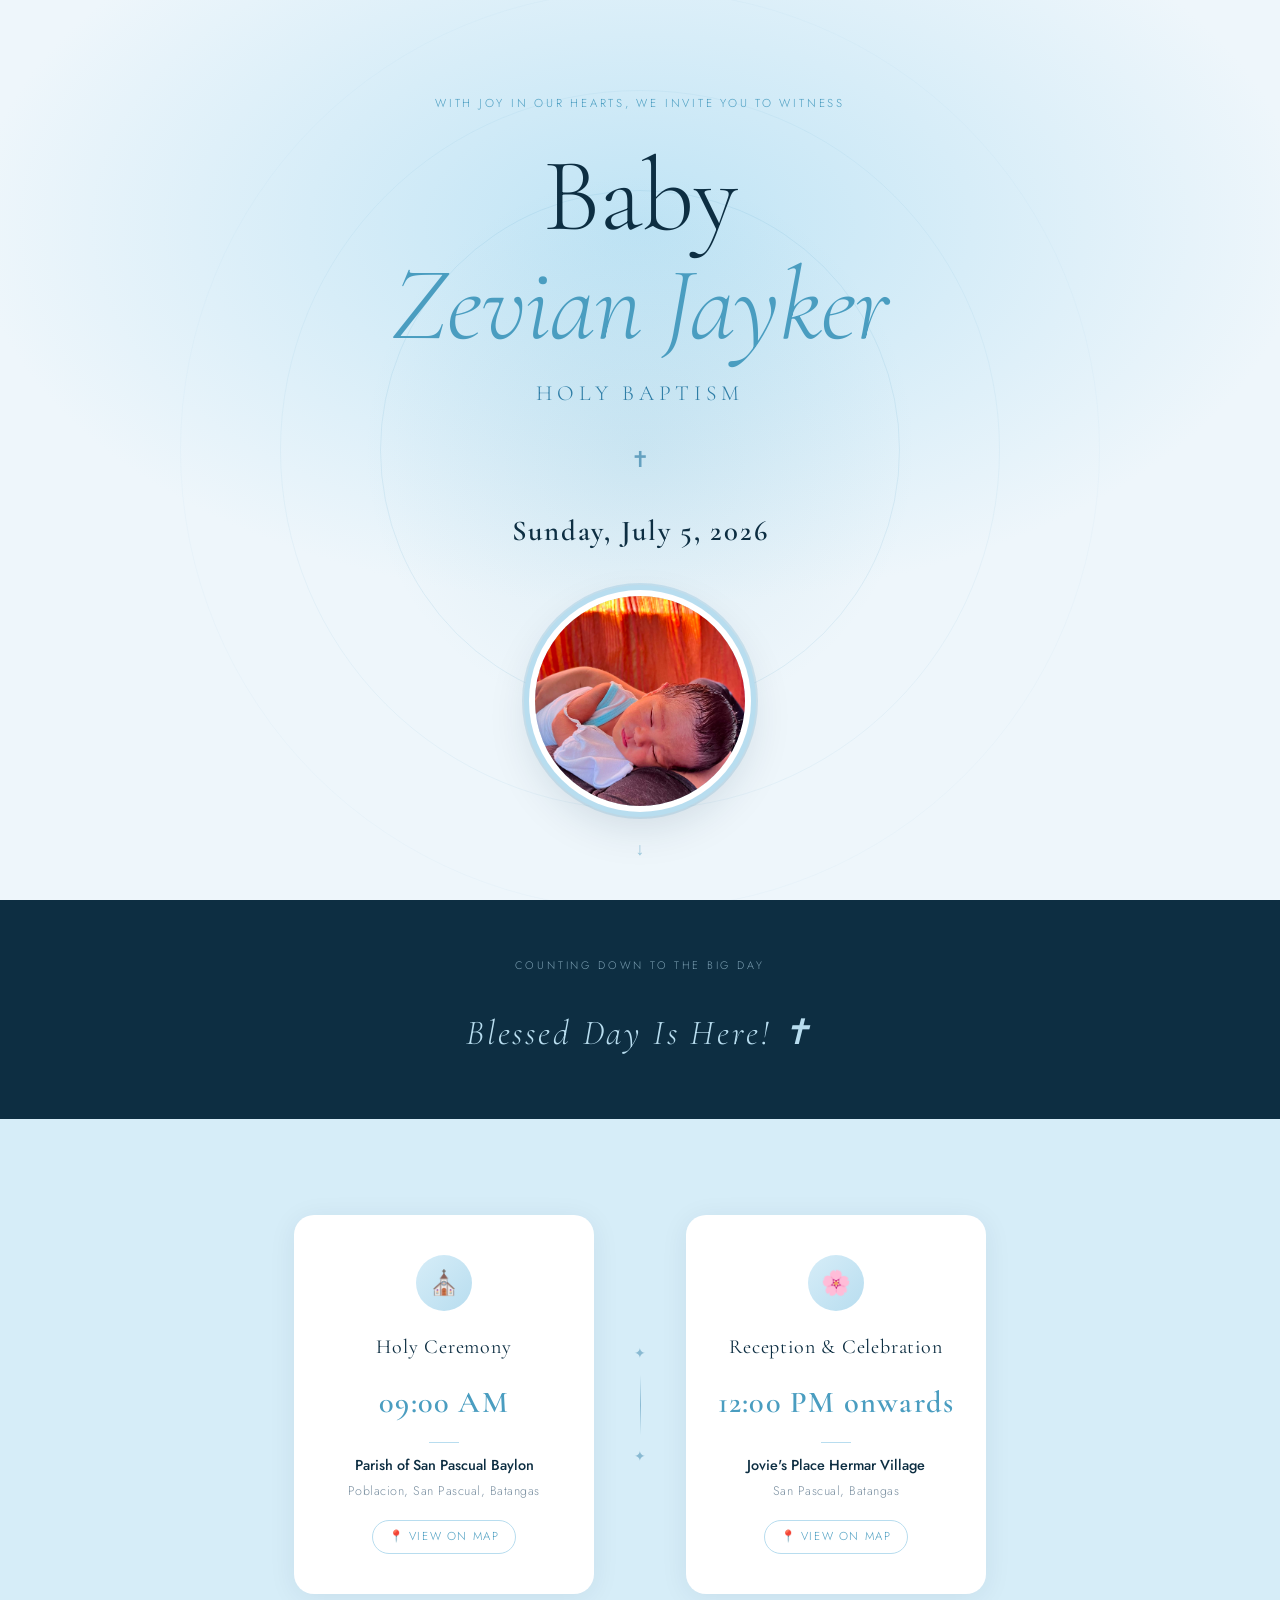
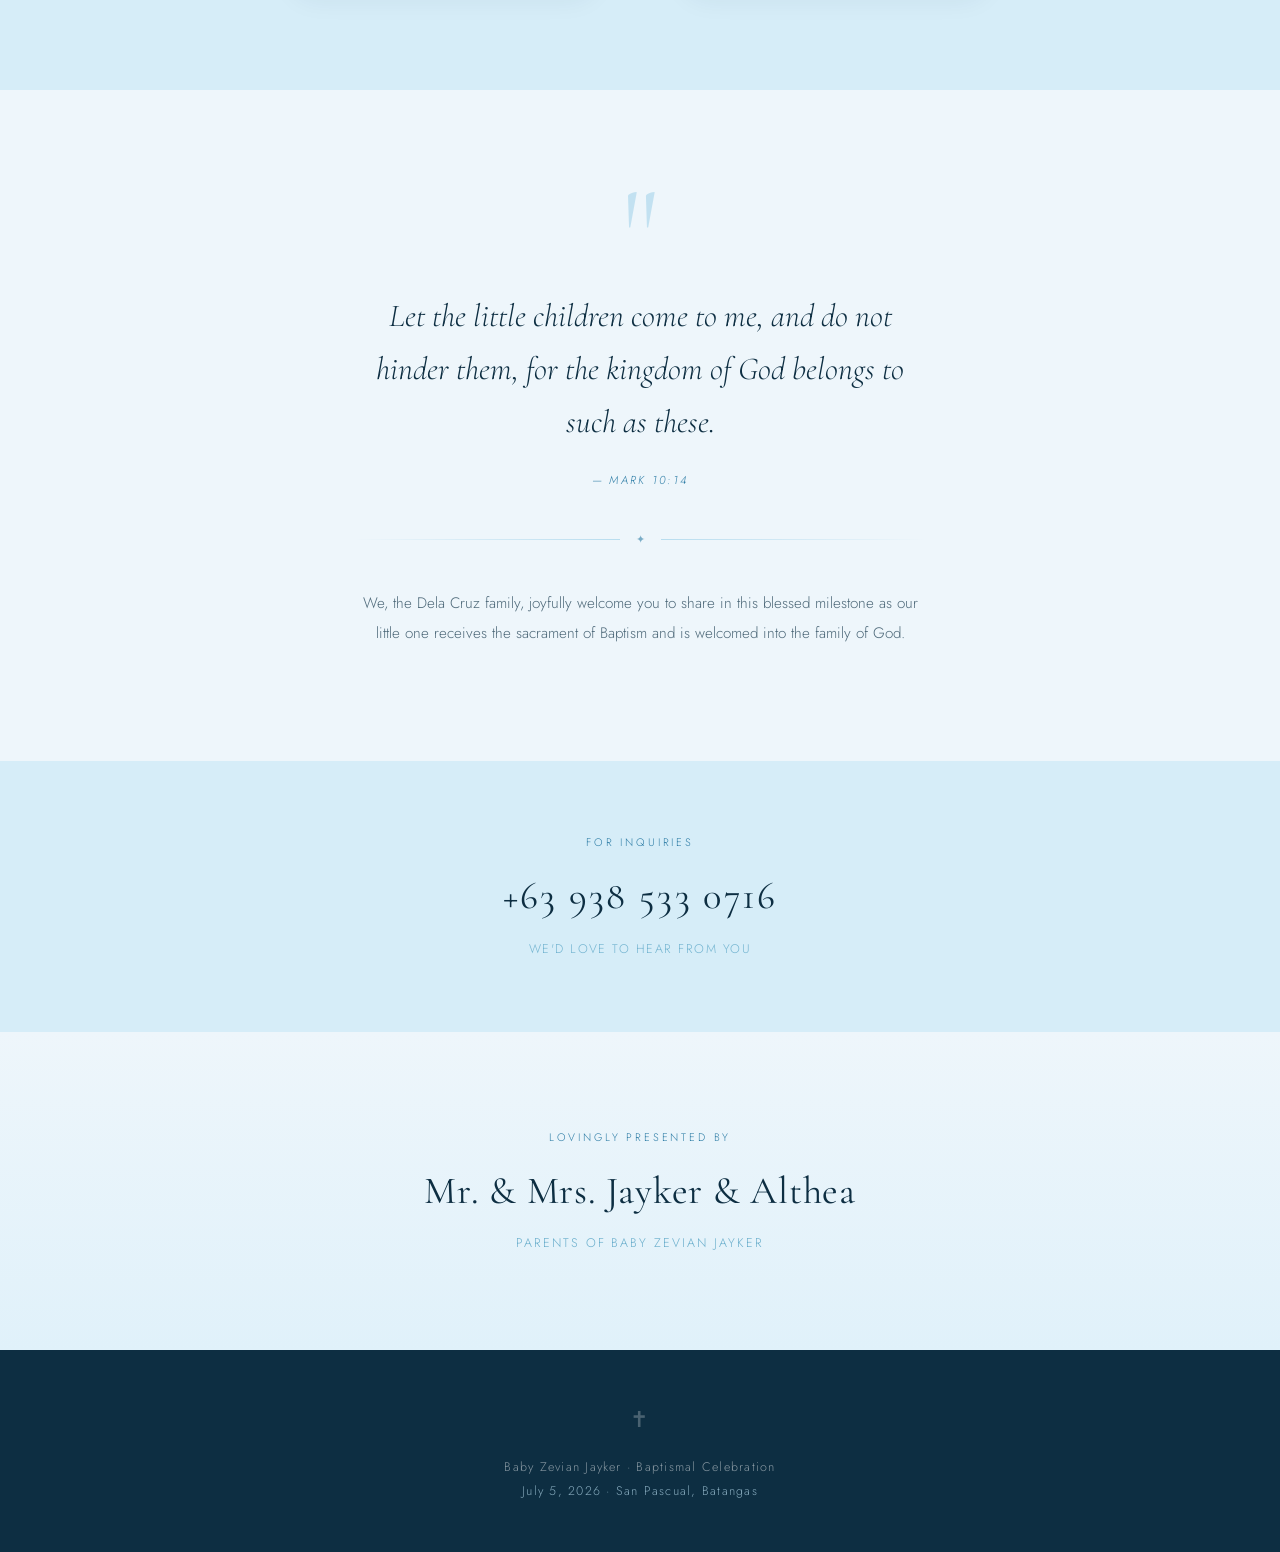
==== baptism/index.html @ 5bc7dd17 "Add files via upload" ====
<!DOCTYPE html>
<html lang="en">
<head>
  <meta charset="UTF-8" />
  <meta name="viewport" content="width=device-width, initial-scale=1.0"/>
  <title>Baby Zevian Jayker · Baptismal Celebration</title>

  <!-- SEO & Social Sharing -->
  <meta name="description" content="Join us as Baby Zevian Jayker receives the sacrament of Holy Baptism on July 5, 2026 at Parish of San Pascual Baylon, Batangas." />
  <meta property="og:title" content="Baby Zevian Jayker · Baptismal Celebration" />
  <meta property="og:description" content="You are lovingly invited to witness the Holy Baptism of Baby Zevian Jayker — July 5, 2026, San Pascual, Batangas." />
  <meta property="og:type" content="website" />

  <link rel="stylesheet" href="css/style.css" />
  <link href="https://fonts.googleapis.com/css2?family=Cormorant+Garamond:ital,wght@0,300;0,400;0,600;1,300;1,400&family=Jost:wght@300;400;500&display=swap" rel="stylesheet"/>
</head>
<body>

  <!-- Floating petals -->
  <div class="petals-container" aria-hidden="true">
    <span class="petal">✿</span>
    <span class="petal">✿</span>
    <span class="petal">✿</span>
    <span class="petal">✿</span>
    <span class="petal">✿</span>
    <span class="petal">✿</span>
    <span class="petal">✦</span>
    <span class="petal">✦</span>
  </div>

  <!-- HERO -->
  <section class="hero">
    <div class="hero-glow"></div>
    <div class="hero-rings" aria-hidden="true">
      <div class="ring ring-1"></div>
      <div class="ring ring-2"></div>
      <div class="ring ring-3"></div>
    </div>
    <div class="hero-content">
      <p class="eyebrow">With joy in our hearts, we invite you to witness</p>
      <h1 class="baby-name">Baby <em>Zevian Jayker</em></h1>
      <p class="subtitle">Holy Baptism</p>
      <div class="cross-divider" aria-hidden="true">✝</div>
      <p class="date-hero">Sunday, July 5, 2026</p>

      <img
        id="baby-photo"
        src="images/baby.jpg"
        alt="Baby Zevian Jayker"
        class="baby-photo"
        loading="lazy"
      />
      <div id="photo-placeholder" class="baby-photo-placeholder" style="display:none;">
        👶
        <span>Add baby.jpg<br>to images/ folder</span>
      </div>
    </div>
    <div class="scroll-hint" aria-hidden="true">↓</div>
  </section>

  <!-- COUNTDOWN -->
  <section class="countdown-section">
    <div class="container narrow center">
      <p class="countdown-label">Counting down to the big day</p>
      <div class="countdown-grid" id="countdown">
        <div class="countdown-block">
          <span class="countdown-num" id="cd-days">--</span>
          <span class="countdown-unit">Days</span>
        </div>
        <div class="countdown-sep" aria-hidden="true">:</div>
        <div class="countdown-block">
          <span class="countdown-num" id="cd-hours">--</span>
          <span class="countdown-unit">Hours</span>
        </div>
        <div class="countdown-sep" aria-hidden="true">:</div>
        <div class="countdown-block">
          <span class="countdown-num" id="cd-mins">--</span>
          <span class="countdown-unit">Minutes</span>
        </div>
        <div class="countdown-sep" aria-hidden="true">:</div>
        <div class="countdown-block">
          <span class="countdown-num" id="cd-secs">--</span>
          <span class="countdown-unit">Seconds</span>
        </div>
      </div>
    </div>
  </section>

  <!-- DETAILS -->
  <section class="details">
    <div class="container">

      <div class="detail-card">
        <div class="detail-icon-wrap"><span class="detail-icon" aria-hidden="true">⛪</span></div>
        <h2>Holy Ceremony</h2>
        <p class="detail-time">09:00 AM</p>
        <div class="detail-rule"></div>
        <p class="detail-place">Parish of San Pascual Baylon</p>
        <p class="detail-addr">Poblacion, San Pascual, Batangas</p>
        <a
          class="map-link"
          href="https://maps.google.com/?q=Parish+of+San+Pascual+Baylon+Batangas"
          target="_blank"
          rel="noopener noreferrer"
          aria-label="Open church location in Google Maps"
        >📍 View on Map</a>
      </div>

      <div class="detail-divider" aria-hidden="true">
        <span>✦</span>
        <div class="divider-line"></div>
        <span>✦</span>
      </div>

      <div class="detail-card">
        <div class="detail-icon-wrap"><span class="detail-icon" aria-hidden="true">🌸</span></div>
        <h2>Reception &amp; Celebration</h2>
        <p class="detail-time">12:00 PM onwards</p>
        <div class="detail-rule"></div>
        <p class="detail-place">Jovie's Place Hermar Village</p>
        <p class="detail-addr">San Pascual, Batangas</p>
        <a
          class="map-link"
          href="https://maps.google.com/?q=Hermar+Village+San+Pascual+Batangas"
          target="_blank"
          rel="noopener noreferrer"
          aria-label="Open venue location in Google Maps"
        >📍 View on Map</a>
      </div>

    </div>
  </section>

  <!-- MESSAGE / SCRIPTURE -->
  <section class="message">
    <div class="container narrow">
      <div class="quote-mark" aria-hidden="true">"</div>
      <blockquote>
        Let the little children come to me, and do not hinder them,
        for the kingdom of God belongs to such as these.
      </blockquote>
      <cite>— Mark 10:14</cite>
      <div class="message-divider">
        <span></span><span class="dot">✦</span><span></span>
      </div>
      <p class="family-note">
        We, the Dela Cruz family, joyfully welcome you to share in this
        blessed milestone as our little one receives the sacrament of
        Baptism and is welcomed into the family of God.
      </p>
    </div>
  </section>

  <!-- CONTACT -->
  <section class="contact">
    <div class="container narrow center">
      <p class="contact-label">For inquiries</p>
      <a href="tel:+639385330716" class="contact-number">+63 938 533 0716</a>
      <p class="contact-note">We'd love to hear from you</p>
    </div>
  </section>

  <!-- PARENTS -->
  <section class="parents">
    <div class="container narrow center">
      <p class="parents-label">Lovingly presented by</p>
      <p class="parents-names">Mr. &amp; Mrs. Jayker &amp; Althea</p>
      <p class="parents-sub">Parents of Baby Zevian Jayker</p>
    </div>
  </section>

  <!-- FOOTER -->
  <footer class="footer">
    <div class="footer-cross" aria-hidden="true">✝</div>
    <p>Baby Zevian Jayker · Baptismal Celebration</p>
    <p class="footer-date">July 5, 2026 · San Pascual, Batangas</p>
  </footer>

  <script src="js/main.js"></script>
</body>
</html>
---- baptism/css/style.css ----
/* ============================
   TOKENS
   ============================ */
:root {
  --cream:      #EEF6FB;
  --blush:      #B8DDEF;
  --sky:        #4A9DC0;
  --gold:       #2E7DA6;
  --deep:       #0D2E42;
  --mist:       #D6EDF8;
  --white:      #FFFFFF;

  --font-display: 'Cormorant Garamond', Georgia, serif;
  --font-body:    'Jost', sans-serif;

  --ease-out: cubic-bezier(0.22, 1, 0.36, 1);
}

*, *::before, *::after { box-sizing: border-box; margin: 0; padding: 0; }
html { scroll-behavior: smooth; }

body {
  background: var(--cream);
  color: var(--deep);
  font-family: var(--font-body);
  font-weight: 300;
  line-height: 1.7;
  overflow-x: hidden;
}

/* ============================
   FLOATING PETALS
   ============================ */
.petals-container {
  position: fixed;
  top: 0; left: 0;
  width: 100%; height: 100%;
  pointer-events: none;
  z-index: 0;
  overflow: hidden;
}

.petal {
  position: absolute;
  top: -40px;
  color: var(--blush);
  font-size: 1.1rem;
  opacity: 0.45;
  animation: fall linear infinite;
}

.petal:nth-child(1)  { left:  8%; animation-duration: 13s; animation-delay:  0s; font-size: 1rem; }
.petal:nth-child(2)  { left: 22%; animation-duration: 17s; animation-delay:  2s; font-size: 1.3rem; }
.petal:nth-child(3)  { left: 40%; animation-duration: 11s; animation-delay:  5s; font-size: 0.85rem; }
.petal:nth-child(4)  { left: 58%; animation-duration: 15s; animation-delay:  1s; font-size: 1.1rem; }
.petal:nth-child(5)  { left: 73%; animation-duration: 19s; animation-delay:  3s; font-size: 0.9rem; }
.petal:nth-child(6)  { left: 86%; animation-duration: 12s; animation-delay:  7s; font-size: 1.2rem; }
.petal:nth-child(7)  { left: 33%; animation-duration: 20s; animation-delay:  9s; font-size: 0.7rem; color: var(--gold); opacity: 0.25; }
.petal:nth-child(8)  { left: 65%; animation-duration: 16s; animation-delay: 11s; font-size: 0.7rem; color: var(--gold); opacity: 0.25; }

@keyframes fall {
  0%   { transform: translateY(0)      rotate(0deg);   opacity: 0.4; }
  100% { transform: translateY(110vh)  rotate(360deg); opacity: 0; }
}

@media (prefers-reduced-motion: reduce) {
  .petal { animation: none; display: none; }
}

/* ============================
   HERO
   ============================ */
.hero {
  position: relative;
  min-height: 100vh;
  display: flex;
  flex-direction: column;
  align-items: center;
  justify-content: center;
  text-align: center;
  padding: 4rem 1.5rem;
  background:
    radial-gradient(ellipse 80% 65% at 50% 25%, #c0e4f5 0%, transparent 65%),
    var(--cream);
  overflow: hidden;
}

.hero-rings {
  position: absolute;
  top: 50%; left: 50%;
  transform: translate(-50%, -50%);
  pointer-events: none;
}

.ring {
  position: absolute;
  border-radius: 50%;
  border: 1px solid rgba(74,157,192,0.12);
  transform: translate(-50%, -50%);
}

.ring-1 { width: 520px; height: 520px; }
.ring-2 { width: 720px; height: 720px; border-color: rgba(74,157,192,0.07); }
.ring-3 { width: 920px; height: 920px; border-color: rgba(74,157,192,0.04); }

.hero-glow {
  position: absolute;
  width: 560px; height: 560px;
  border-radius: 50%;
  background: radial-gradient(circle, rgba(74,157,192,0.12) 0%, transparent 70%);
  top: 50%; left: 50%;
  transform: translate(-50%, -50%);
  pointer-events: none;
}

.hero-content {
  position: relative;
  z-index: 1;
  max-width: 680px;
}

.eyebrow {
  font-family: var(--font-body);
  font-size: 0.72rem;
  letter-spacing: 0.24em;
  text-transform: uppercase;
  color: var(--sky);
  margin-bottom: 1.8rem;
}

.baby-name {
  font-family: var(--font-display);
  font-size: clamp(3rem, 10vw, 6.5rem);
  font-weight: 300;
  line-height: 1.05;
  color: var(--deep);
  letter-spacing: -0.01em;
}

.baby-name em {
  font-style: italic;
  color: var(--sky);
  display: block;
}

.subtitle {
  font-family: var(--font-display);
  font-size: clamp(1rem, 2.5vw, 1.35rem);
  font-weight: 300;
  letter-spacing: 0.22em;
  color: var(--gold);
  margin-top: 0.9rem;
  text-transform: uppercase;
}

.cross-divider {
  font-size: 1.4rem;
  color: var(--gold);
  margin: 1.8rem 0;
  opacity: 0.65;
  display: block;
  animation: glow-pulse 3s ease-in-out infinite;
}

@keyframes glow-pulse {
  0%, 100% { opacity: 0.5; text-shadow: none; }
  50%       { opacity: 0.9; text-shadow: 0 0 16px rgba(74,157,192,0.5); }
}

.date-hero {
  font-family: var(--font-display);
  font-size: clamp(1.2rem, 3.5vw, 1.8rem);
  font-weight: 600;
  color: var(--deep);
  letter-spacing: 0.06em;
}

/* ============================
   BABY PHOTO
   ============================ */
.baby-photo {
  width: 210px;
  height: 210px;
  object-fit: cover;
  display: block;
  margin: 2.5rem auto 0;
  border-radius: 50%;
  box-shadow:
    0 0 0 6px var(--white),
    0 0 0 11px var(--blush),
    0 0 0 13px rgba(74,157,192,0.2),
    0 16px 48px rgba(13,46,66,0.16);
}

.baby-photo-placeholder {
  width: 210px;
  height: 210px;
  border-radius: 50%;
  background: linear-gradient(135deg, var(--mist), var(--blush));
  display: flex;
  flex-direction: column;
  align-items: center;
  justify-content: center;
  margin: 2.5rem auto 0;
  box-shadow:
    0 0 0 6px var(--white),
    0 0 0 11px var(--blush),
    0 16px 48px rgba(13,46,66,0.16);
  font-size: 3rem;
  color: var(--sky);
  gap: 0.4rem;
}

.baby-photo-placeholder span {
  font-family: var(--font-body);
  font-size: 0.65rem;
  letter-spacing: 0.12em;
  text-transform: uppercase;
  color: var(--gold);
}

.scroll-hint {
  position: absolute;
  bottom: 2.2rem;
  left: 50%;
  transform: translateX(-50%);
  font-size: 1.1rem;
  color: var(--sky);
  animation: bounce 2.2s ease-in-out infinite;
  opacity: 0.5;
}

@keyframes bounce {
  0%, 100% { transform: translateX(-50%) translateY(0); }
  50%       { transform: translateX(-50%) translateY(7px); }
}

/* ============================
   COUNTDOWN
   ============================ */
.countdown-section {
  background: var(--deep);
  padding: 3.5rem 1.5rem;
  text-align: center;
  position: relative;
  z-index: 1;
}

.countdown-label {
  font-size: 0.68rem;
  letter-spacing: 0.26em;
  text-transform: uppercase;
  color: var(--blush);
  opacity: 0.65;
  margin-bottom: 1.8rem;
}

.countdown-grid {
  display: flex;
  align-items: center;
  justify-content: center;
  gap: 0.4rem;
  flex-wrap: wrap;
}

.countdown-block {
  display: flex;
  flex-direction: column;
  align-items: center;
  min-width: 80px;
}

.countdown-num {
  font-family: var(--font-display);
  font-size: clamp(2.5rem, 8vw, 4rem);
  font-weight: 300;
  color: var(--white);
  line-height: 1;
  letter-spacing: 0.04em;
  display: block;
  transition: transform 0.2s var(--ease-out);
}

.countdown-num.tick {
  transform: scale(1.12);
}

.countdown-unit {
  font-size: 0.6rem;
  letter-spacing: 0.22em;
  text-transform: uppercase;
  color: var(--blush);
  opacity: 0.55;
  margin-top: 0.5rem;
}

.countdown-sep {
  font-family: var(--font-display);
  font-size: clamp(2rem, 6vw, 3rem);
  color: var(--sky);
  opacity: 0.35;
  margin-bottom: 1rem;
  user-select: none;
}

.countdown-done {
  font-family: var(--font-display);
  font-size: clamp(1.5rem, 4vw, 2.2rem);
  font-weight: 300;
  font-style: italic;
  color: var(--blush);
  letter-spacing: 0.08em;
}

/* ============================
   SHARED
   ============================ */
.container {
  max-width: 900px;
  margin: 0 auto;
  padding: 0 1.5rem;
}

.container.narrow { max-width: 620px; }
.container.center  { text-align: center; }

section { position: relative; z-index: 1; }

/* ============================
   DETAILS
   ============================ */
.details {
  background: var(--mist);
  padding: 6rem 1.5rem;
}

.details .container {
  display: flex;
  align-items: stretch;
  justify-content: center;
  gap: 0;
  flex-wrap: wrap;
}

.detail-card {
  text-align: center;
  flex: 1;
  min-width: 220px;
  max-width: 300px;
  padding: 2.5rem 1.5rem;
  background: var(--white);
  border-radius: 20px;
  box-shadow: 0 4px 28px rgba(13,46,66,0.07);
  display: flex;
  flex-direction: column;
  align-items: center;
  transition: transform 0.3s var(--ease-out), box-shadow 0.3s var(--ease-out);
}

.detail-card:hover {
  transform: translateY(-4px);
  box-shadow: 0 12px 40px rgba(13,46,66,0.13);
}

.detail-icon-wrap {
  width: 56px; height: 56px;
  border-radius: 50%;
  background: linear-gradient(135deg, var(--mist), var(--blush));
  display: flex; align-items: center; justify-content: center;
  margin-bottom: 1.2rem;
  font-size: 1.5rem;
}

.detail-card h2 {
  font-family: var(--font-display);
  font-size: 1.25rem;
  font-weight: 400;
  color: var(--deep);
  margin-bottom: 0.8rem;
  letter-spacing: 0.04em;
}

.detail-time {
  font-family: var(--font-display);
  font-size: 1.9rem;
  font-weight: 600;
  color: var(--sky);
  letter-spacing: 0.04em;
}

.detail-rule {
  width: 30px;
  height: 1px;
  background: var(--blush);
  margin: 0.8rem auto;
}

.detail-place {
  font-weight: 500;
  font-size: 0.9rem;
  color: var(--deep);
  line-height: 1.5;
}

.detail-addr {
  font-size: 0.78rem;
  color: #7a8fa0;
  letter-spacing: 0.04em;
  margin-top: 0.3rem;
  line-height: 1.5;
}

.map-link {
  display: inline-block;
  margin-top: 1.2rem;
  font-size: 0.72rem;
  letter-spacing: 0.14em;
  text-transform: uppercase;
  color: var(--sky);
  text-decoration: none;
  border: 1px solid var(--blush);
  border-radius: 50px;
  padding: 0.4rem 1rem;
  transition: background 0.2s, color 0.2s, border-color 0.2s;
}

.map-link:hover {
  background: var(--sky);
  color: var(--white);
  border-color: var(--sky);
}

.detail-divider {
  display: flex;
  flex-direction: column;
  align-items: center;
  justify-content: center;
  gap: 0.6rem;
  padding: 0 2.5rem;
  color: var(--gold);
  font-size: 0.9rem;
  opacity: 0.45;
  flex-shrink: 0;
}

.divider-line {
  width: 1px;
  height: 60px;
  background: linear-gradient(to bottom, transparent, var(--gold), transparent);
}

/* ============================
   MESSAGE / SCRIPTURE
   ============================ */
.message {
  padding: 7rem 1.5rem;
  background: var(--cream);
  text-align: center;
}

.quote-mark {
  font-family: var(--font-display);
  font-size: 8rem;
  line-height: 0.5;
  color: var(--blush);
  display: block;
  margin-bottom: 1.5rem;
  opacity: 0.8;
}

blockquote {
  font-family: var(--font-display);
  font-size: clamp(1.4rem, 3.5vw, 2rem);
  font-style: italic;
  font-weight: 300;
  color: var(--deep);
  line-height: 1.65;
}

cite {
  display: block;
  margin-top: 1.4rem;
  font-family: var(--font-body);
  font-size: 0.72rem;
  letter-spacing: 0.2em;
  text-transform: uppercase;
  color: var(--gold);
}

.message-divider {
  display: flex;
  align-items: center;
  gap: 1rem;
  margin: 2.5rem 0;
}

.message-divider span:not(.dot) {
  flex: 1;
  height: 1px;
  background: linear-gradient(to right, transparent, var(--blush));
}

.message-divider span:last-child {
  background: linear-gradient(to left, transparent, var(--blush));
}

.message-divider .dot {
  font-size: 0.7rem;
  color: var(--gold);
  opacity: 0.6;
  flex: none;
}

.family-note {
  font-size: 0.95rem;
  color: #4f6a7a;
  line-height: 1.95;
  font-weight: 300;
}

/* ============================
   RSVP
   ============================ */
.rsvp {
  background: linear-gradient(180deg, var(--cream) 0%, var(--mist) 100%);
  padding: 5rem 1.5rem;
  text-align: center;
}

.rsvp-label {
  font-family: var(--font-display);
  font-size: clamp(1.4rem, 3vw, 1.8rem);
  font-style: italic;
  font-weight: 300;
  color: var(--deep);
  margin-bottom: 0.6rem;
}

.rsvp-deadline {
  font-size: 0.78rem;
  letter-spacing: 0.14em;
  text-transform: uppercase;
  color: var(--sky);
  opacity: 0.8;
  margin-bottom: 2rem;
}

.rsvp-deadline strong {
  font-weight: 500;
  color: var(--deep);
}

.rsvp-buttons {
  display: flex;
  gap: 1rem;
  justify-content: center;
  flex-wrap: wrap;
}

.rsvp-btn {
  font-family: var(--font-body);
  font-size: 0.78rem;
  letter-spacing: 0.16em;
  text-transform: uppercase;
  text-decoration: none;
  padding: 0.85rem 2rem;
  border-radius: 50px;
  transition: transform 0.2s var(--ease-out), box-shadow 0.2s var(--ease-out);
  display: inline-block;
}

.rsvp-btn:hover {
  transform: translateY(-2px);
  box-shadow: 0 8px 24px rgba(13,46,66,0.15);
}

.rsvp-yes {
  background: var(--sky);
  color: var(--white);
}

.rsvp-no {
  background: transparent;
  color: var(--gold);
  border: 1px solid var(--blush);
}

.rsvp-no:hover {
  background: var(--mist);
}

/* ============================
   CONTACT
   ============================ */
.contact {
  background: var(--mist);
  padding: 4.5rem 1.5rem;
}

.contact-label {
  font-size: 0.68rem;
  letter-spacing: 0.26em;
  text-transform: uppercase;
  color: var(--gold);
  margin-bottom: 0.8rem;
}

.contact-number {
  display: block;
  font-family: var(--font-display);
  font-size: clamp(1.6rem, 5vw, 2.4rem);
  font-weight: 400;
  color: var(--deep);
  text-decoration: none;
  letter-spacing: 0.06em;
  transition: color 0.2s;
}

.contact-number:hover { color: var(--sky); }

.contact-note {
  font-size: 0.78rem;
  letter-spacing: 0.12em;
  text-transform: uppercase;
  color: var(--sky);
  margin-top: 0.6rem;
  opacity: 0.7;
}

/* ============================
   PARENTS
   ============================ */
.parents {
  background: linear-gradient(180deg, var(--cream) 0%, #e0f1fa 100%);
  padding: 6rem 1.5rem;
  text-align: center;
}

.parents-label {
  font-size: 0.68rem;
  letter-spacing: 0.26em;
  text-transform: uppercase;
  color: var(--gold);
  margin-bottom: 0.8rem;
}

.parents-names {
  font-family: var(--font-display);
  font-size: clamp(1.6rem, 5vw, 2.4rem);
  font-weight: 400;
  color: var(--deep);
  letter-spacing: 0.02em;
}

.parents-sub {
  font-size: 0.78rem;
  letter-spacing: 0.16em;
  text-transform: uppercase;
  color: var(--sky);
  margin-top: 0.5rem;
  opacity: 0.8;
}

/* ============================
   FOOTER
   ============================ */
.footer {
  background: var(--deep);
  color: rgba(255,255,255,0.5);
  text-align: center;
  padding: 3rem 1.5rem;
  font-size: 0.78rem;
  letter-spacing: 0.1em;
  line-height: 1.9;
}

.footer-cross {
  font-size: 1.4rem;
  color: rgba(255,255,255,0.25);
  margin-bottom: 1rem;
}

.footer-date {
  color: var(--blush);
  opacity: 0.7;
}

/* ============================
   FADE-UP (injected by JS)
   ============================ */

/* ============================
   RESPONSIVE
   ============================ */
@media (max-width: 640px) {
  .detail-divider { display: none; }
  .details .container { gap: 1.2rem; }
  .detail-card { max-width: 100%; border-radius: 16px; }
  .quote-mark { font-size: 5rem; }
  .ring-2, .ring-3 { display: none; }
  .baby-photo, .baby-photo-placeholder { width: 170px; height: 170px; }
  .countdown-block { min-width: 60px; }
  .countdown-sep { display: none; }
  .rsvp-buttons { flex-direction: column; align-items: center; }
  .rsvp-btn { width: 100%; max-width: 280px; text-align: center; }
}
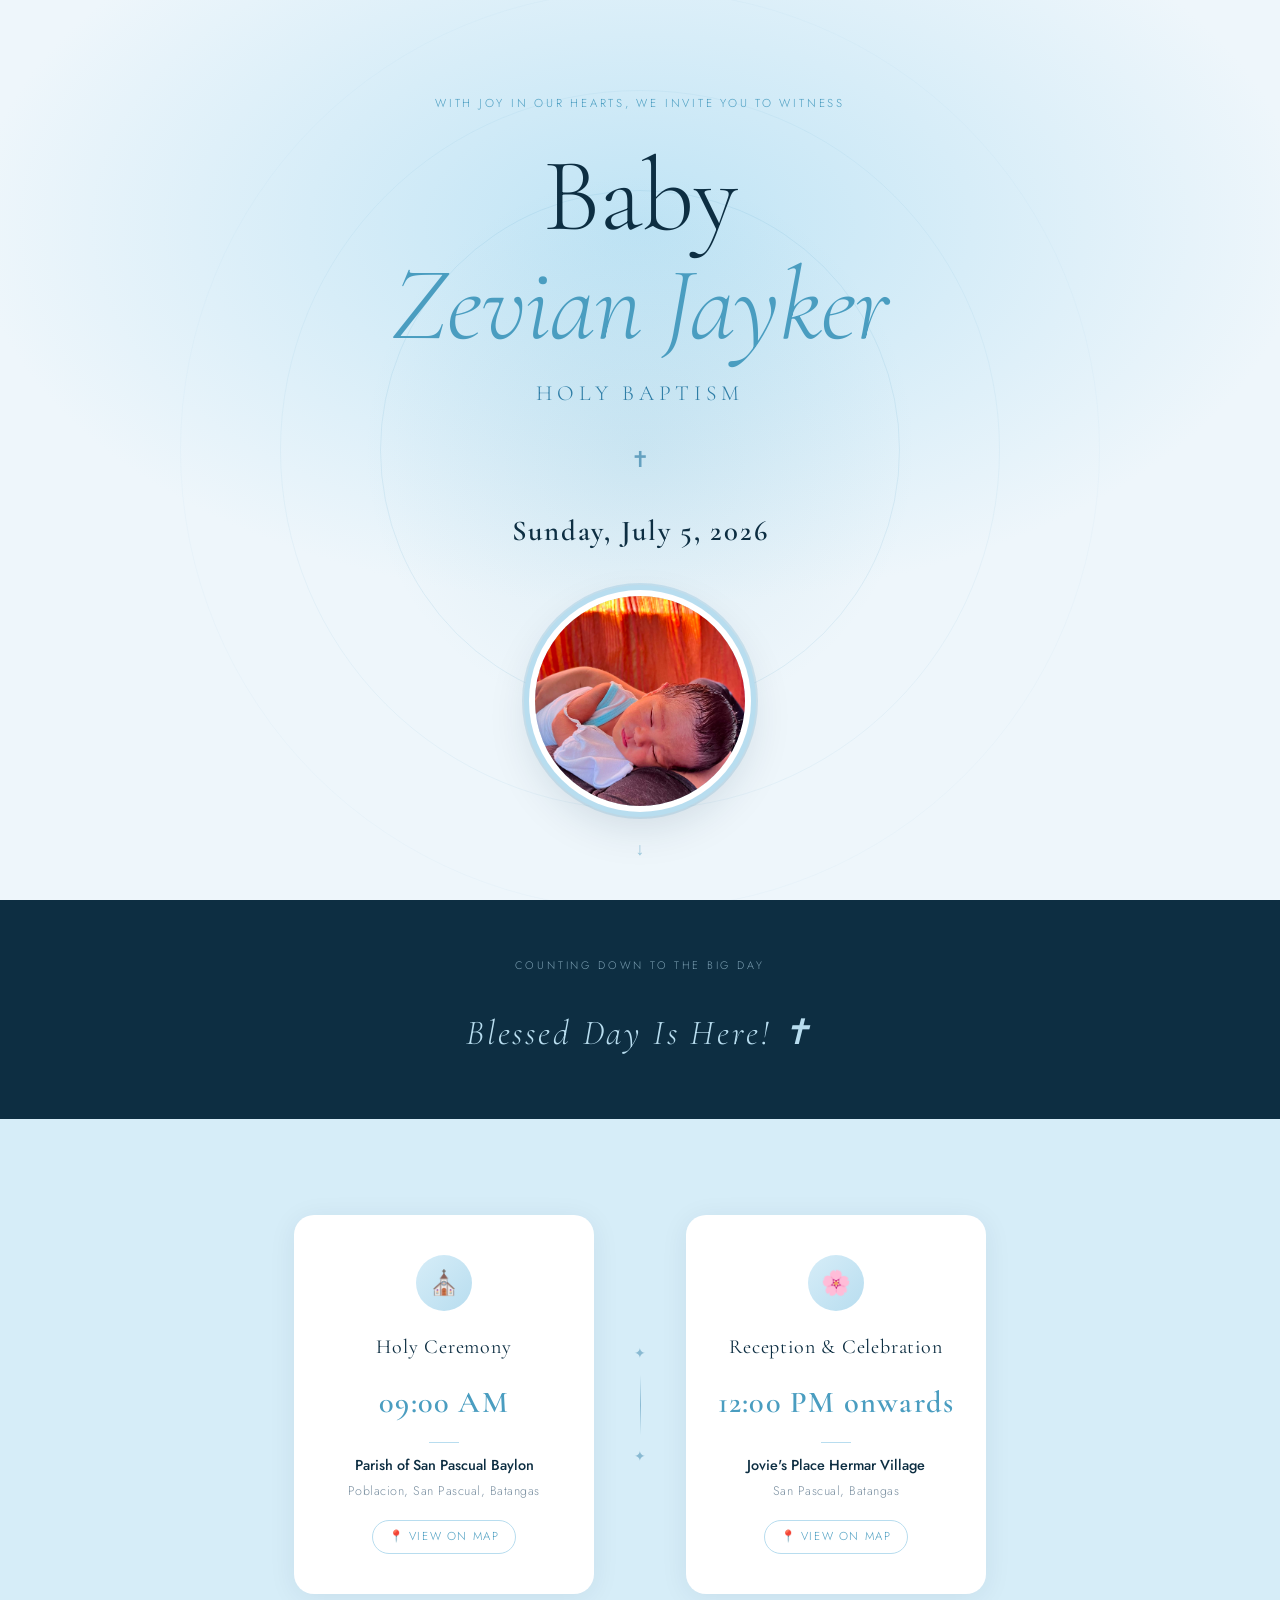
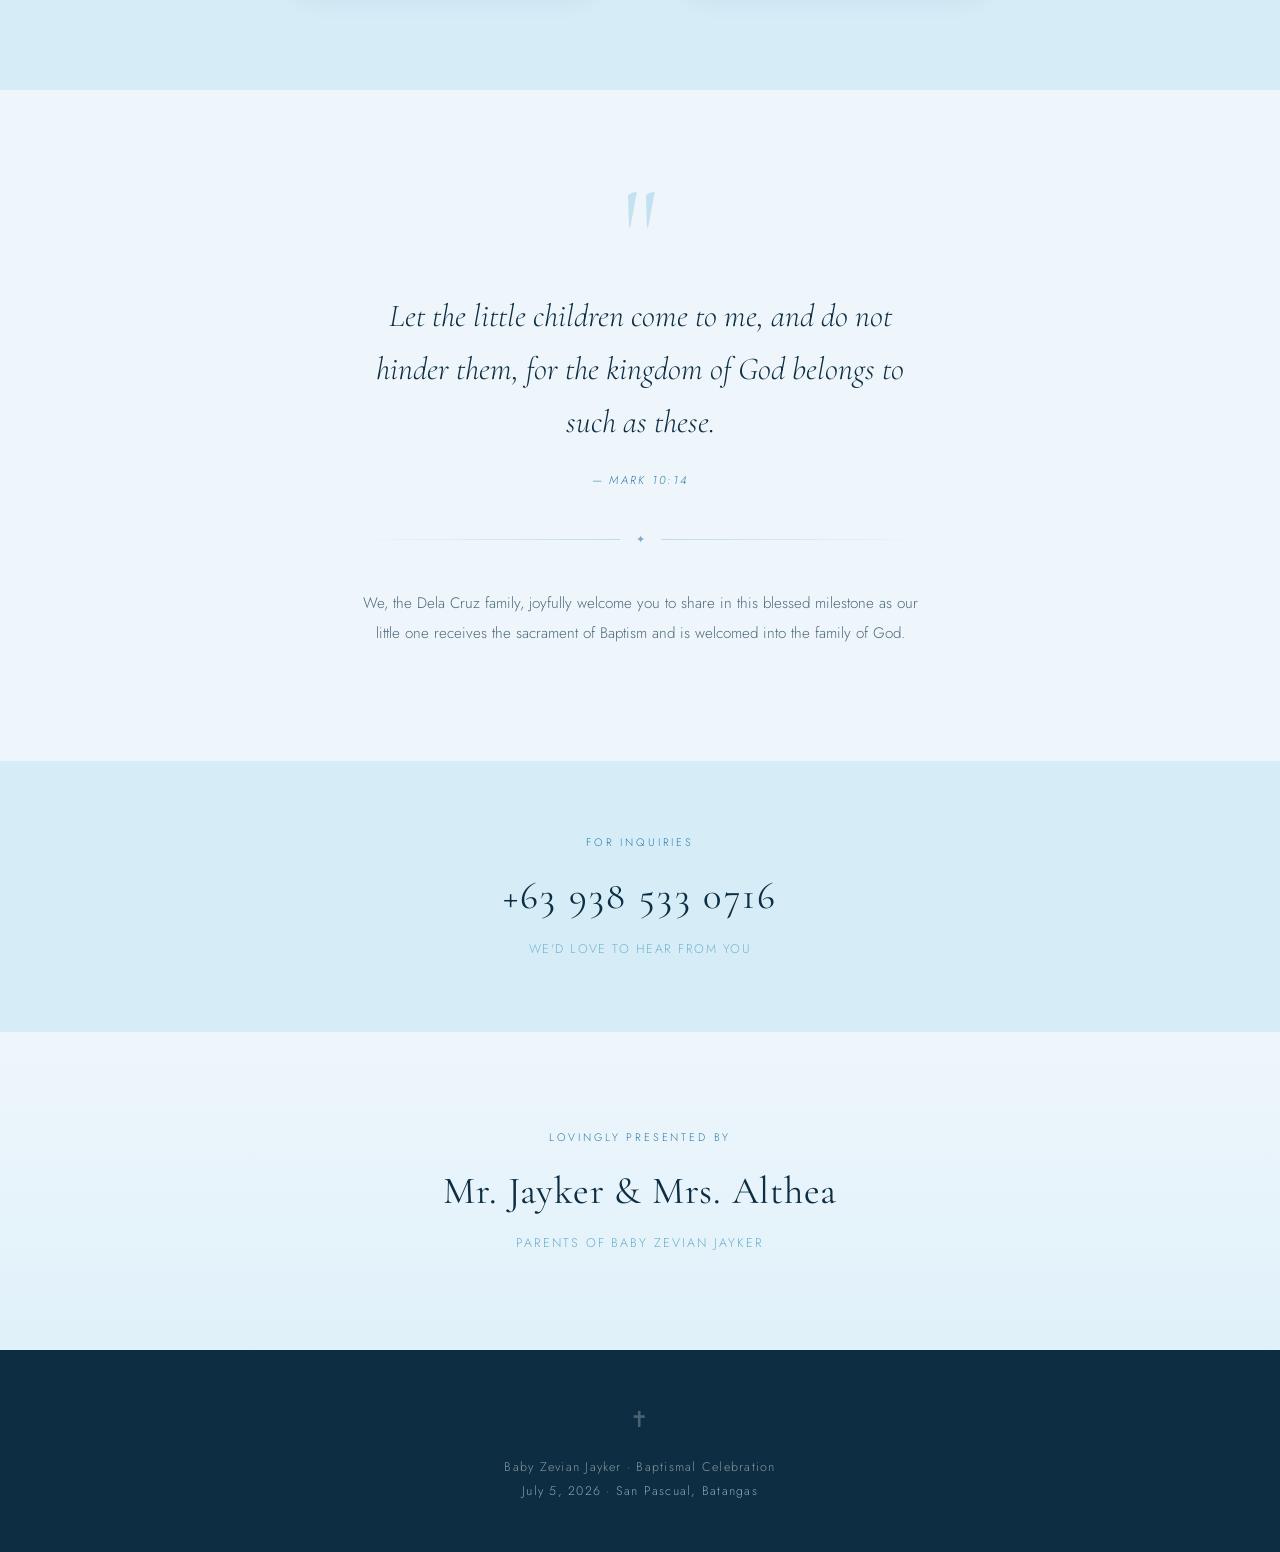
==== commit ae51a2b4: "Create index.html" ====
--- a/baptism/index.html
+++ b/baptism/index.html
@@ -164,7 +164,7 @@
   <section class="parents">
     <div class="container narrow center">
       <p class="parents-label">Lovingly presented by</p>
-      <p class="parents-names">Mr. &amp; Mrs. Jayker &amp; Althea</p>
+      <p class="parents-names">Mr. Jayker &amp; Mrs. Althea</p>
       <p class="parents-sub">Parents of Baby Zevian Jayker</p>
     </div>
   </section>
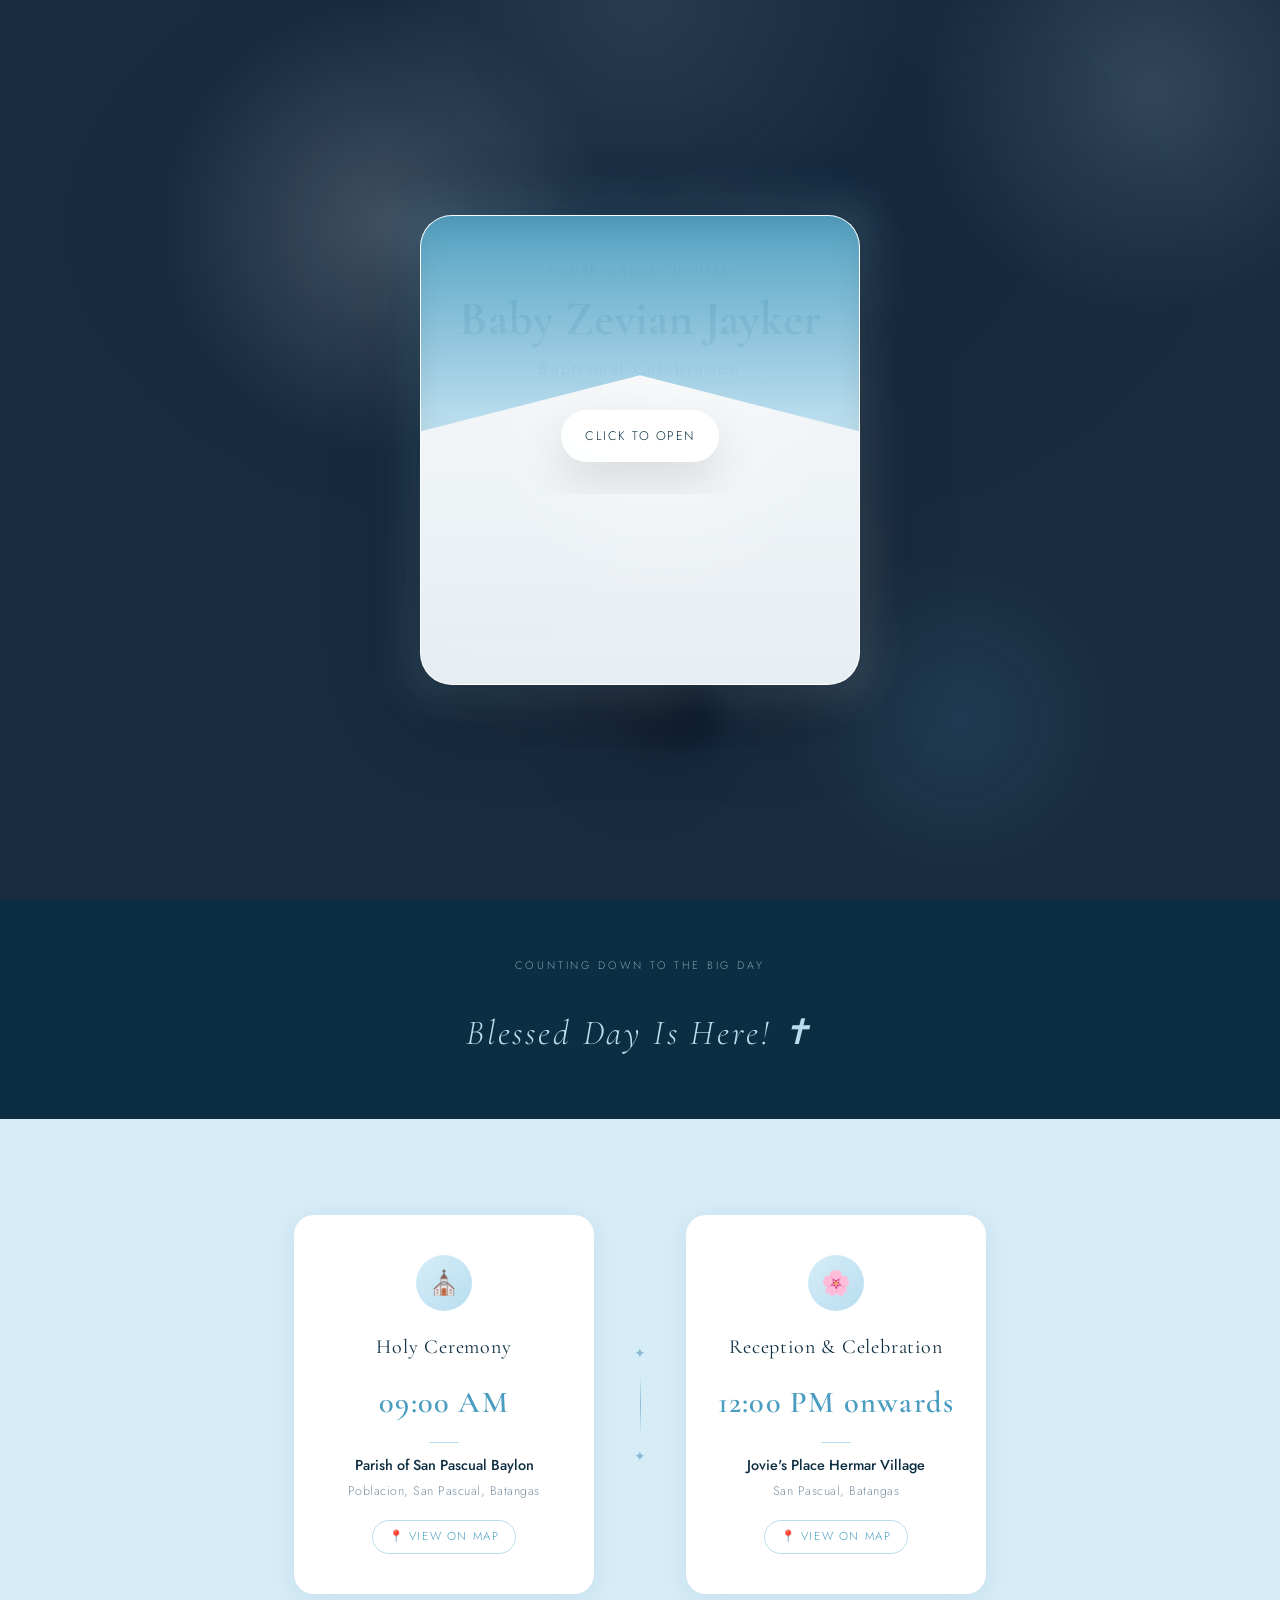
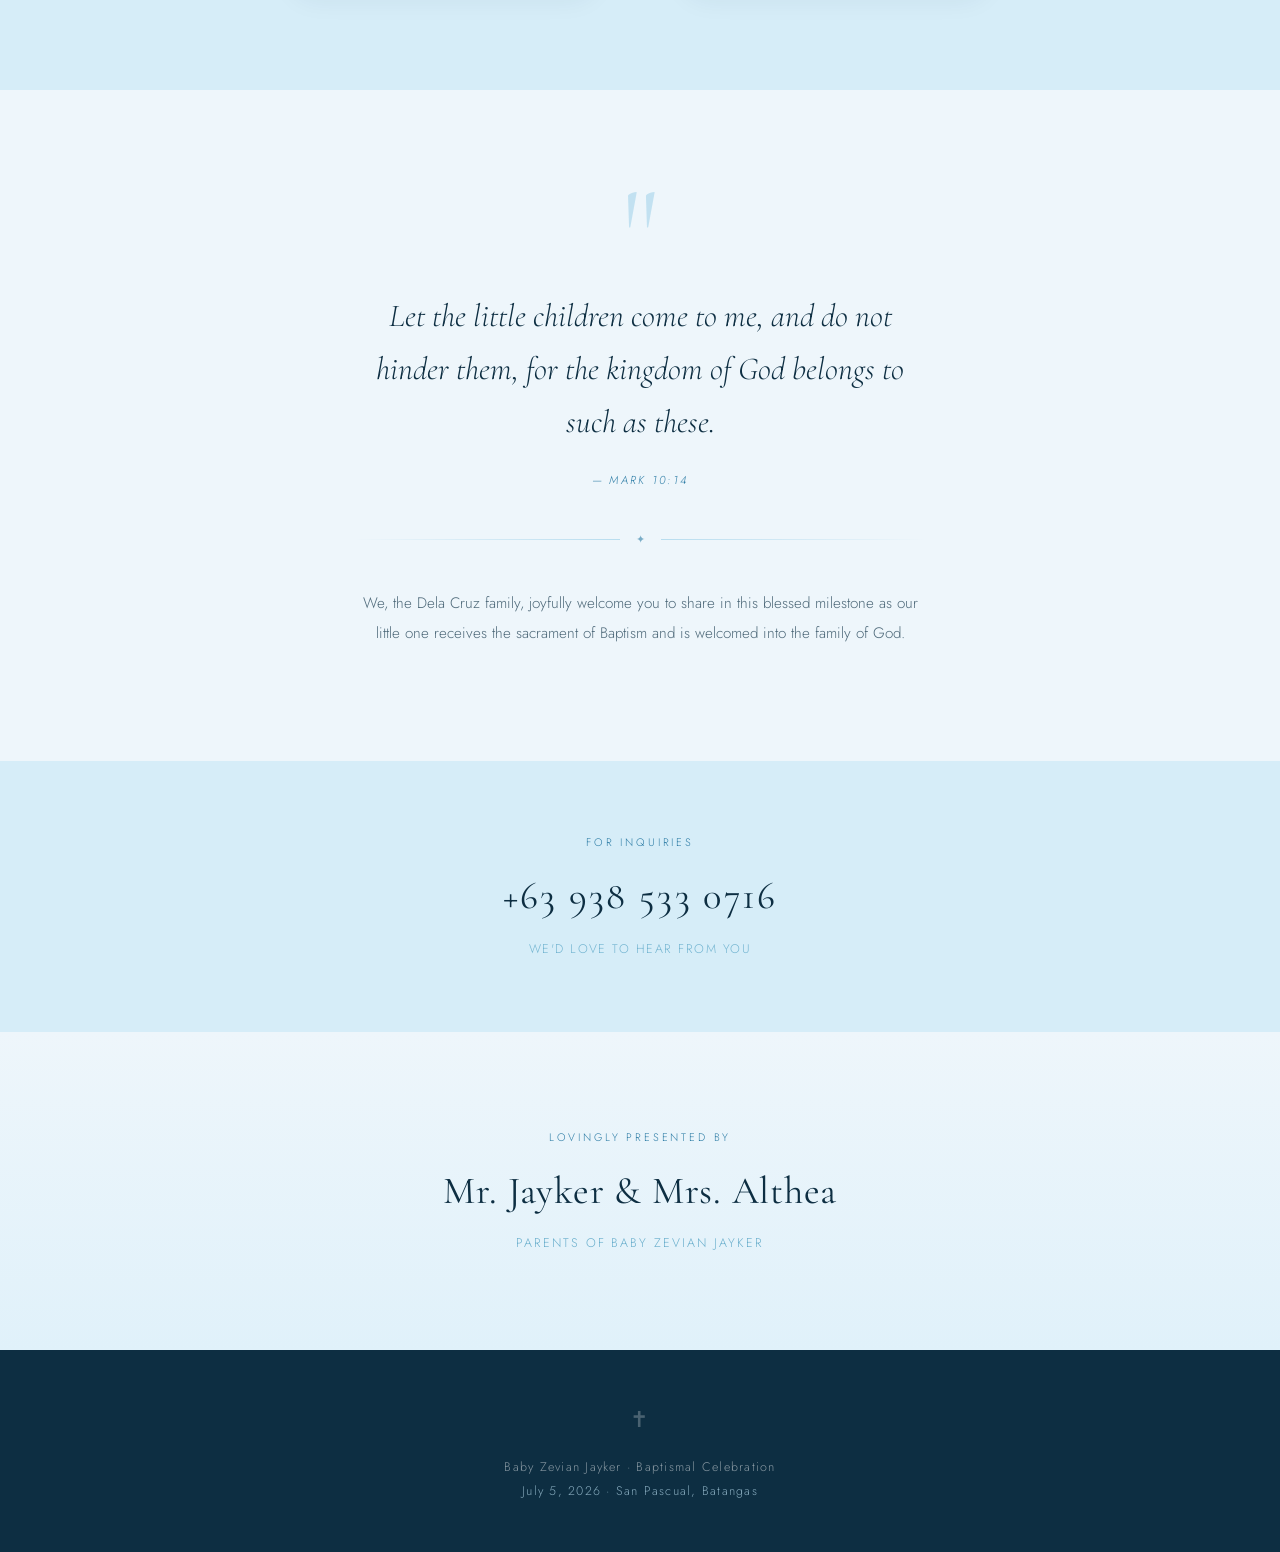
==== commit 200263d7: "Add files via upload" ====
--- a/baptism/index.html
+++ b/baptism/index.html
@@ -15,6 +15,19 @@
   <link href="https://fonts.googleapis.com/css2?family=Cormorant+Garamond:ital,wght@0,300;0,400;0,600;1,300;1,400&family=Jost:wght@300;400;500&display=swap" rel="stylesheet"/>
 </head>
 <body>
+  <div id="invitation-overlay" class="invitation-overlay" aria-label="Open invitation card">
+    <div id="invitation-card" class="invitation-card" role="button" tabindex="0" aria-pressed="false">
+      <div class="envelope">
+        <div class="envelope-flap"></div>
+        <div class="envelope-body">
+          <p class="invite-pretitle">You're warmly invited</p>
+          <h2 class="invite-title">Baby Zevian Jayker</h2>
+          <p class="invite-subtitle">Baptismal Celebration</p>
+          <span class="invite-hint">Click to open</span>
+        </div>
+      </div>
+    </div>
+  </div>
 
   <!-- Floating petals -->
   <div class="petals-container" aria-hidden="true">
@@ -45,14 +58,14 @@
 
       <img
         id="baby-photo"
-        src="images/baby.jpg"
+        src="images/zevian.jpg"
         alt="Baby Zevian Jayker"
         class="baby-photo"
         loading="lazy"
       />
       <div id="photo-placeholder" class="baby-photo-placeholder" style="display:none;">
         👶
-        <span>Add baby.jpg<br>to images/ folder</span>
+        <span>Add zevian.jpg<br>to images/ folder</span>
       </div>
     </div>
     <div class="scroll-hint" aria-hidden="true">↓</div>
--- a/baptism/css/style.css
+++ b/baptism/css/style.css
@@ -698,6 +698,235 @@
   .detail-card { max-width: 100%; border-radius: 16px; }
   .quote-mark { font-size: 5rem; }
   .ring-2, .ring-3 { display: none; }
+}
+
+/* ============================
+   INVITATION ENVELOPE
+   ============================ */
+.invitation-overlay {
+  position: fixed;
+  inset: 0;
+  z-index: 999;
+  display: flex;
+  align-items: center;
+  justify-content: center;
+  padding: 1.5rem;
+  background: radial-gradient(circle at top, rgba(255,255,255,0.08), transparent 24%),
+              radial-gradient(circle at 90% 10%, rgba(196,227,246,0.15), transparent 16%),
+              rgba(6, 26, 47, 0.92);
+  backdrop-filter: blur(16px);
+  transition: opacity 0.45s ease, visibility 0.45s ease;
+  opacity: 1;
+  visibility: visible;
+  overflow: hidden;
+}
+
+.invitation-overlay::before {
+  content: '';
+  position: absolute;
+  inset: 0;
+  background: radial-gradient(circle at 30% 25%, rgba(255,255,255,0.18), transparent 20%),
+              radial-gradient(circle at 75% 80%, rgba(74,157,192,0.14), transparent 14%);
+  pointer-events: none;
+}
+
+.invitation-overlay.opened {
+  opacity: 0;
+  visibility: hidden;
+  pointer-events: none;
+  transition: opacity 0.45s ease 0.2s, visibility 0.2s ease 0.45s;
+}
+
+.invitation-card {
+  width: min(440px, 100%);
+  max-width: 440px;
+  cursor: pointer;
+  outline: none;
+  perspective: 1200px;
+  animation: invitationPulse 3.6s ease-in-out infinite;
+  position: relative;
+}
+
+.invitation-card::before {
+  content: '';
+  position: absolute;
+  inset: -18px;
+  border-radius: 38px;
+  background: linear-gradient(130deg, rgba(74,157,192,0.18), rgba(255,255,255,0.12));
+  filter: blur(16px);
+  opacity: 0.9;
+  pointer-events: none;
+  z-index: -2;
+}
+
+.envelope {
+  position: relative;
+  width: 100%;
+  min-height: 470px;
+  border-radius: 32px;
+  overflow: hidden;
+  background: linear-gradient(180deg, rgba(255,255,255,0.98) 0%, rgba(239,246,250,0.96) 100%);
+  box-shadow: 0 24px 90px rgba(0, 0, 0, 0.26);
+  border: 1px solid rgba(255, 255, 255, 0.82);
+  transform-style: preserve-3d;
+  transition: transform 0.75s var(--ease-out), box-shadow 0.75s var(--ease-out);
+}
+
+.envelope::before {
+  content: '';
+  position: absolute;
+  inset: 0;
+  background: radial-gradient(circle at 55% 45%, rgba(255,255,255,0.42), transparent 48%);
+  pointer-events: none;
+}
+
+.envelope-flap {
+  position: absolute;
+  top: 0;
+  left: 0;
+  width: 100%;
+  height: 46%;
+  background: linear-gradient(180deg, rgba(74,157,192,0.95), rgba(188,223,239,0.95));
+  clip-path: polygon(0 0, 100% 0, 100% 100%, 50% 74%, 0 100%);
+  transform-origin: top center;
+  transition: transform 0.75s var(--ease-out), background 0.75s var(--ease-out);
+  z-index: 2;
+  box-shadow: inset 0 12px 28px rgba(0,0,0,0.08), 0 10px 24px rgba(13,46,66,0.18);
+}
+
+.envelope-flap::after {
+  content: '';
+  position: absolute;
+  top: 18%;
+  left: -30%;
+  width: 40%;
+  height: 18%;
+  background: linear-gradient(135deg, rgba(255,255,255,0.85), rgba(255,255,255,0.05));
+  transform: rotate(30deg) scaleX(0.4);
+  opacity: 0;
+  transition: opacity 0.35s ease, transform 0.35s ease;
+  filter: blur(1px);
+}
+
+.invitation-card.opened .envelope-flap::after {
+  opacity: 1;
+  transform: rotate(30deg) translateX(250%) scaleX(0.96);
+  transition: opacity 0.35s ease 0.2s, transform 0.6s ease 0.2s;
+}
+
+.envelope-body {
+  position: relative;
+  z-index: 1;
+  min-height: 100%;
+  padding: 2.8rem 2rem 2rem;
+  display: flex;
+  flex-direction: column;
+  justify-content: center;
+  align-items: center;
+  text-align: center;
+  overflow: hidden;
+}
+
+.invite-pretitle {
+  margin-bottom: 0.8rem;
+  font-family: var(--font-body);
+  letter-spacing: 0.22em;
+  text-transform: uppercase;
+  font-size: 0.74rem;
+  color: rgba(13, 46, 66, 0.82);
+}
+
+.invite-title {
+  margin: 0;
+  font-family: var(--font-display);
+  font-size: clamp(2rem, 5vw, 3rem);
+  line-height: 1.05;
+  color: var(--deep);
+  text-shadow: 0 8px 28px rgba(74,157,192,0.08);
+}
+
+.invite-subtitle {
+  margin: 0.65rem 0 1.8rem;
+  font-family: var(--font-body);
+  font-size: 1rem;
+  letter-spacing: 0.18em;
+  color: rgba(4, 80, 136, 0.92);
+}
+
+.invite-hint {
+  display: inline-flex;
+  align-items: center;
+  justify-content: center;
+  margin-top: auto;
+  padding: 0.95rem 1.5rem;
+  border-radius: 999px;
+  background: rgba(255, 255, 255, 0.96);
+  color: var(--deep);
+  font-size: 0.78rem;
+  letter-spacing: 0.12em;
+  text-transform: uppercase;
+  box-shadow: 0 18px 48px rgba(0, 0, 0, 0.12);
+  transition: transform 0.25s ease, opacity 0.4s ease;
+}
+
+.invitation-card:hover .invite-hint {
+  transform: translateY(-3px);
+}
+
+.invitation-card:focus-visible {
+  box-shadow: 0 0 0 4px rgba(74, 157, 192, 0.25);
+}
+
+.invitation-card.opened .envelope-flap {
+  transform: rotateX(180deg) translateY(-8px);
+}
+
+.invitation-card.opened .envelope {
+  transform: translateY(-26px) rotateX(2deg) scale(1.02);
+  box-shadow: 0 34px 110px rgba(0, 0, 0, 0.34);
+}
+
+.invitation-card.opened .invite-hint {
+  opacity: 0;
+  transform: translateY(16px);
+}
+
+.invitation-sparkle {
+  position: absolute;
+  width: 12px;
+  height: 12px;
+  border-radius: 50%;
+  pointer-events: none;
+  background: radial-gradient(circle, rgba(255,255,255,1) 0%, rgba(255,255,255,0.35) 60%, transparent 100%);
+  filter: drop-shadow(0 0 12px rgba(255,255,255,0.65));
+  opacity: 0;
+  transform: translate(-50%, -50%) scale(0.2);
+  animation: sparklePop 0.85s ease-out forwards;
+}
+
+@keyframes sparklePop {
+  0% {
+    opacity: 1;
+    transform: translate(-50%, -50%) scale(0.2);
+  }
+  100% {
+    opacity: 0;
+    transform: translate(calc(var(--dx) * 1px), calc(var(--dy) * 1px)) scale(1.4);
+  }
+}
+
+@keyframes invitationPulse {
+  from { transform: scale(1) translateY(0); }
+  50% { transform: scale(1.018) translateY(-4px); }
+  to { transform: scale(1) translateY(0); }
+}
+
+@media (max-width: 640px) {
+  .invitation-card { min-height: 430px; }
+  .envelope-body { padding: 2rem 1.2rem 1.5rem; }
+  .invite-title { font-size: clamp(1.85rem, 9vw, 2.5rem); }
+}
+
   .baby-photo, .baby-photo-placeholder { width: 170px; height: 170px; }
   .countdown-block { min-width: 60px; }
   .countdown-sep { display: none; }
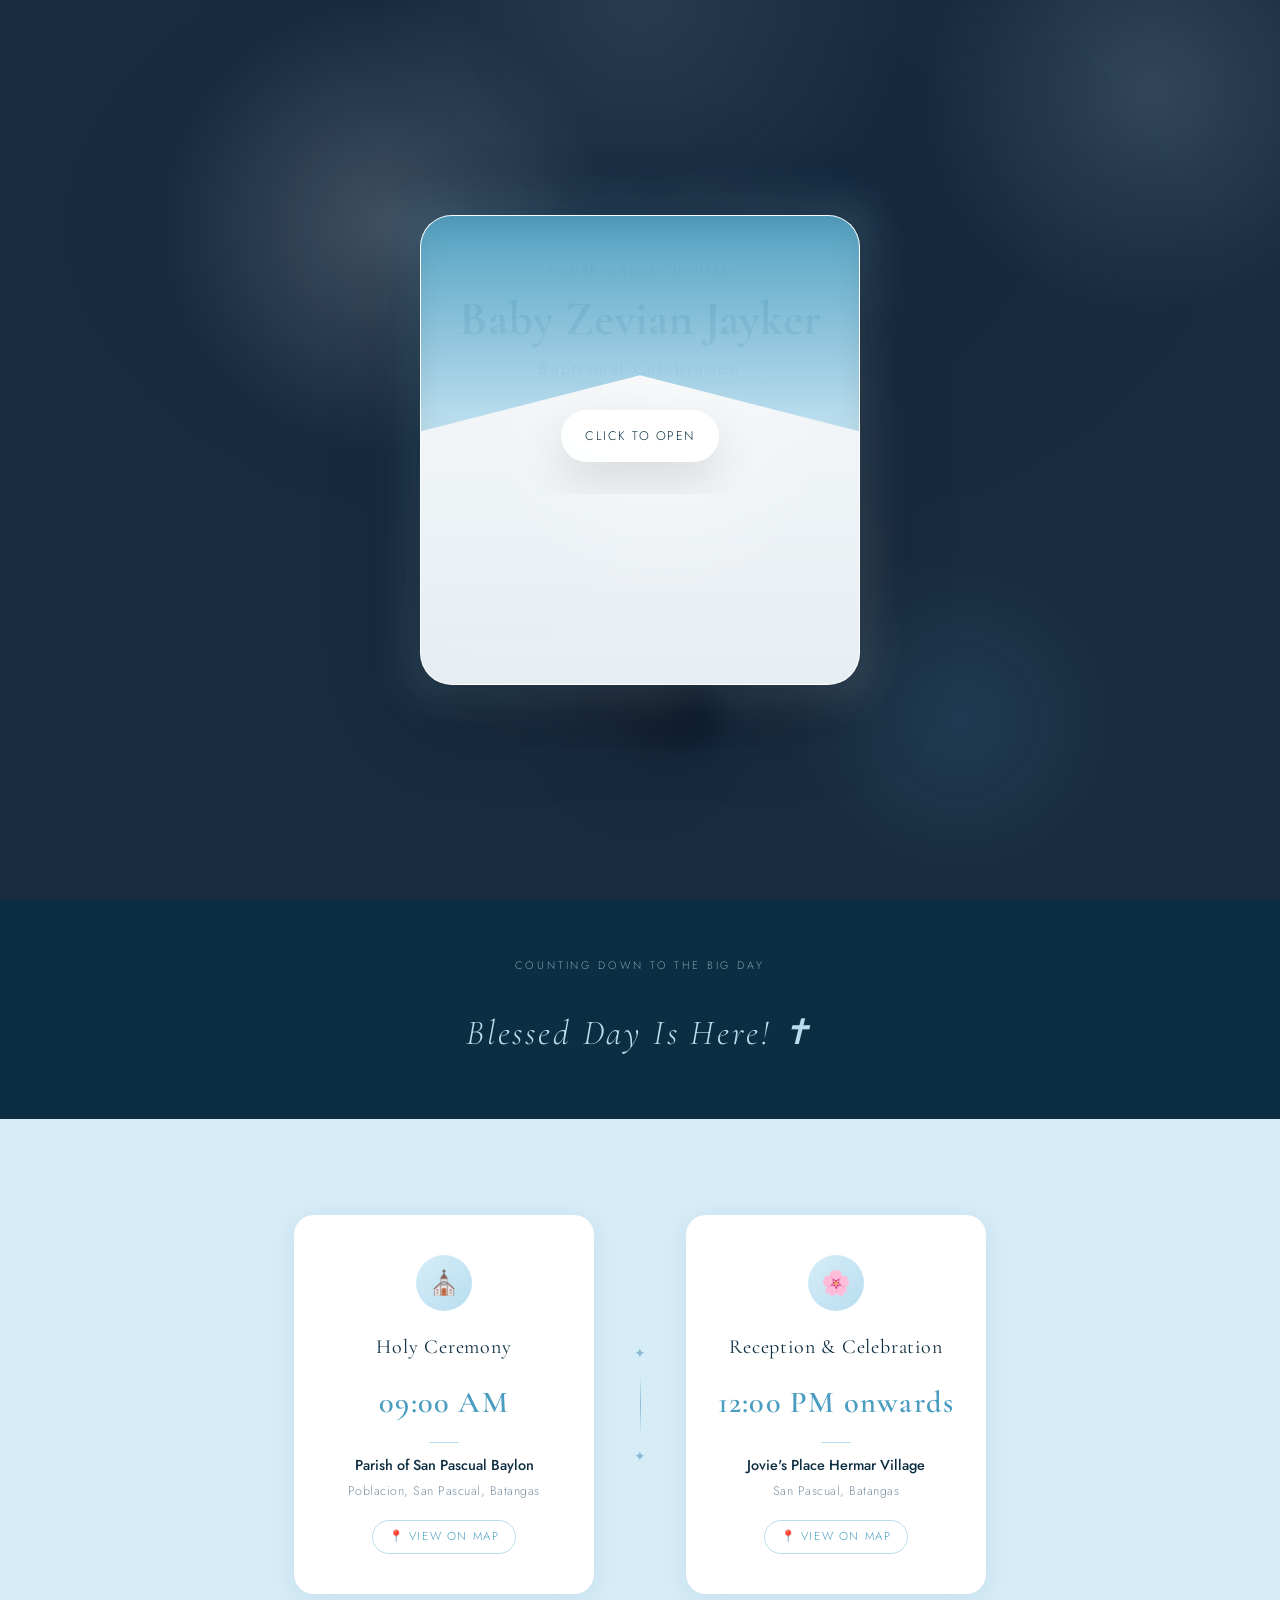
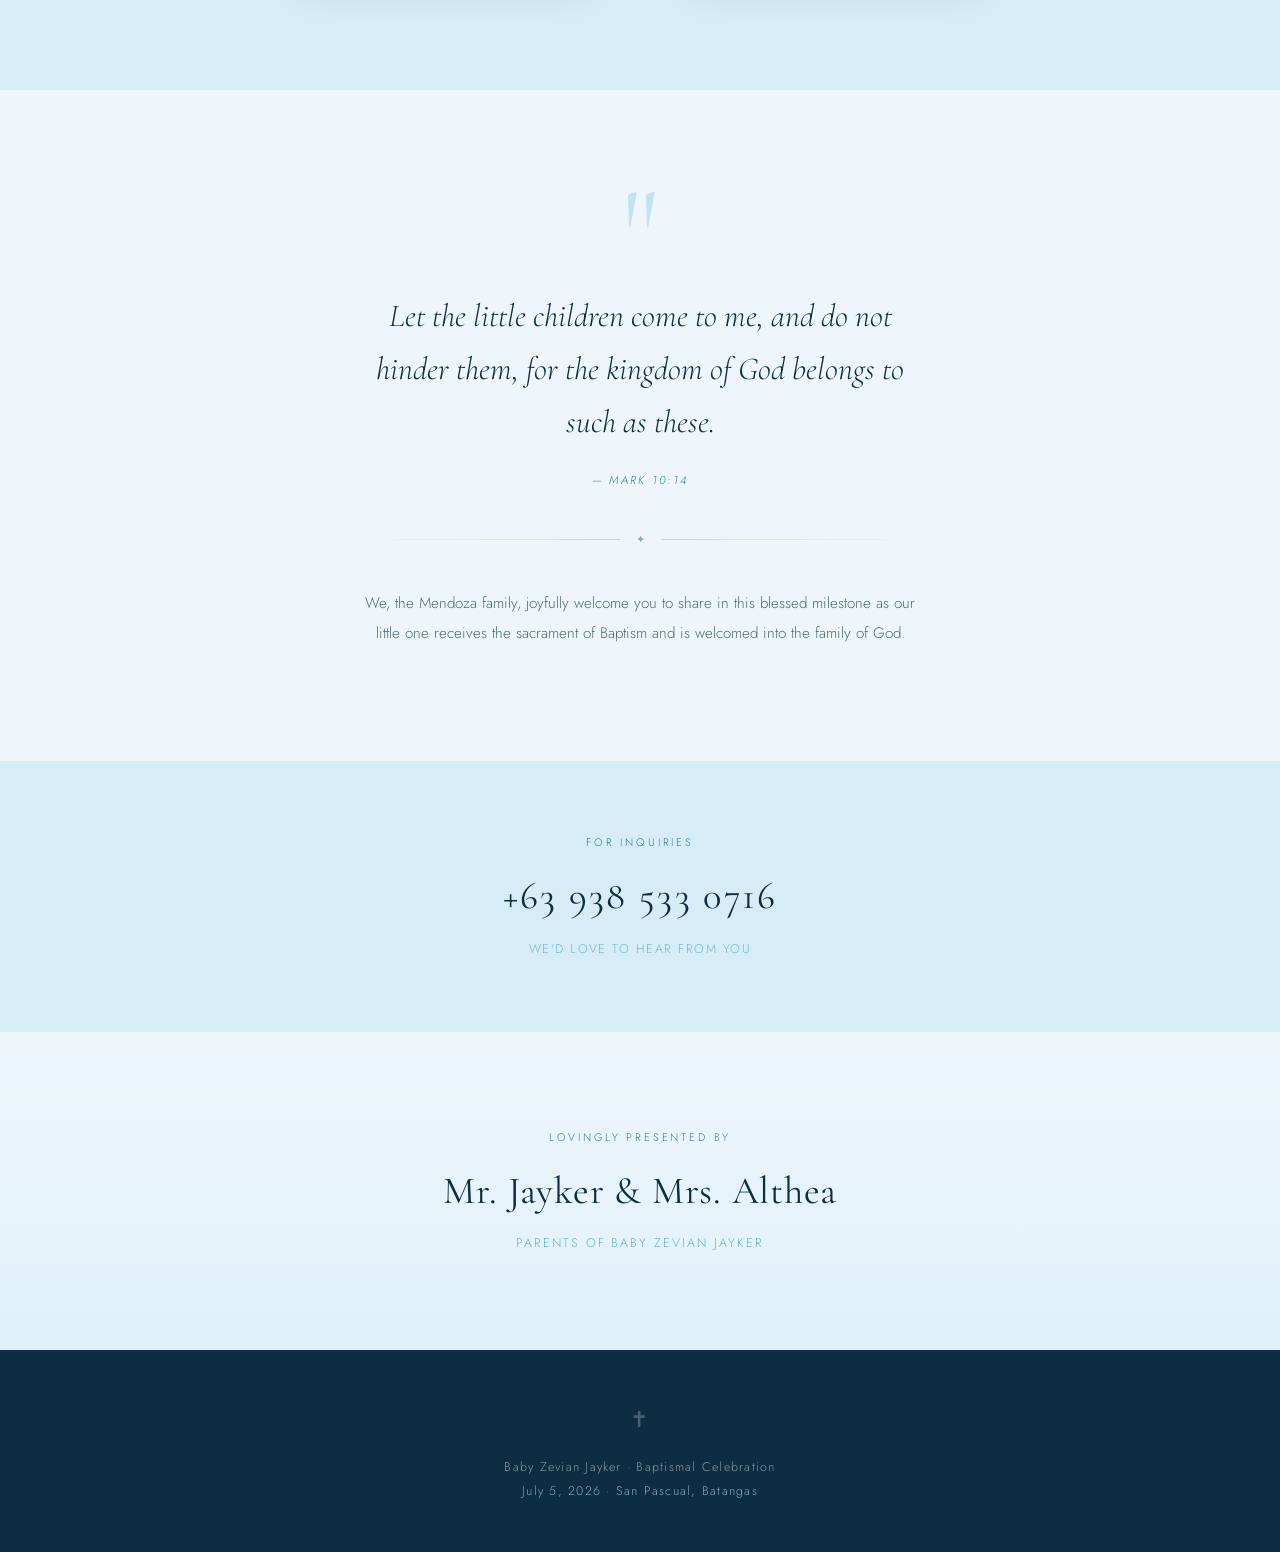
==== commit 983a0e54: "Update index.html" ====
--- a/baptism/index.html
+++ b/baptism/index.html
@@ -157,7 +157,7 @@
         <span></span><span class="dot">✦</span><span></span>
       </div>
       <p class="family-note">
-        We, the Dela Cruz family, joyfully welcome you to share in this
+        We, the Mendoza family, joyfully welcome you to share in this
         blessed milestone as our little one receives the sacrament of
         Baptism and is welcomed into the family of God.
       </p>
